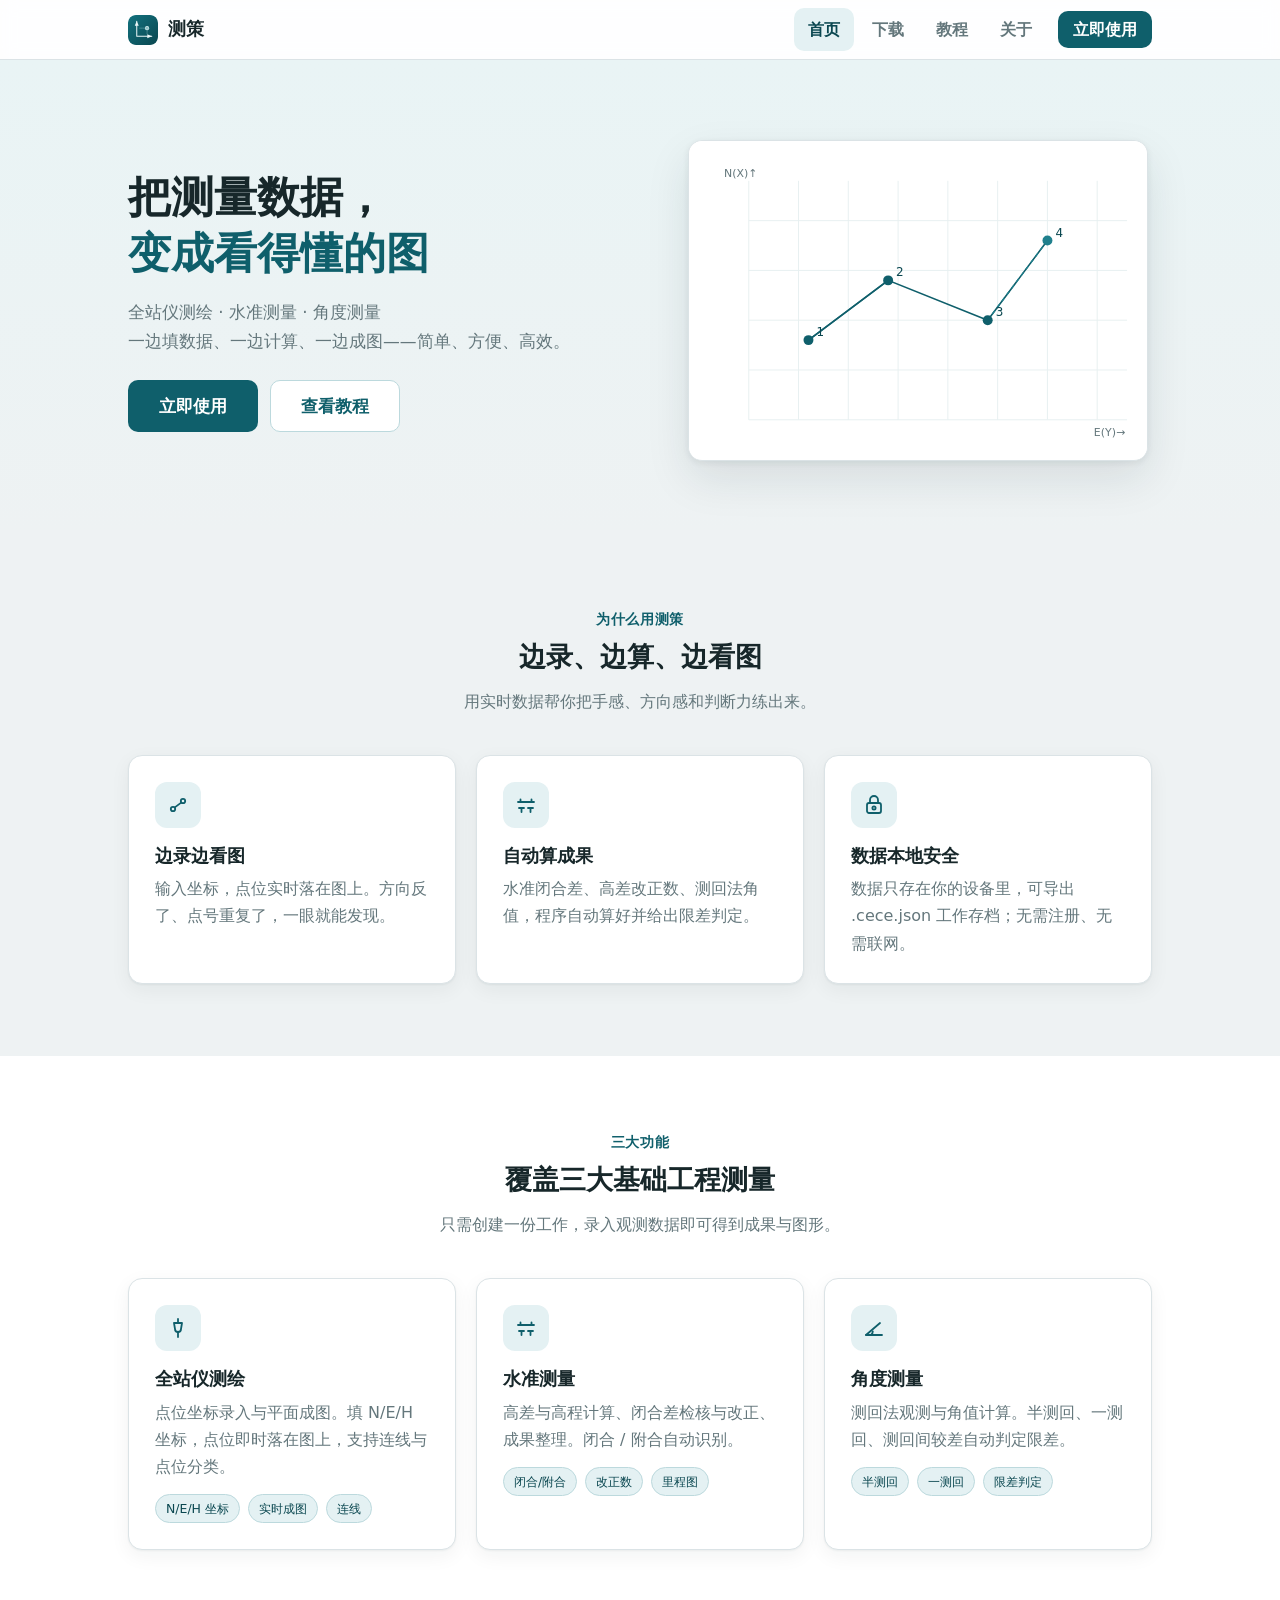
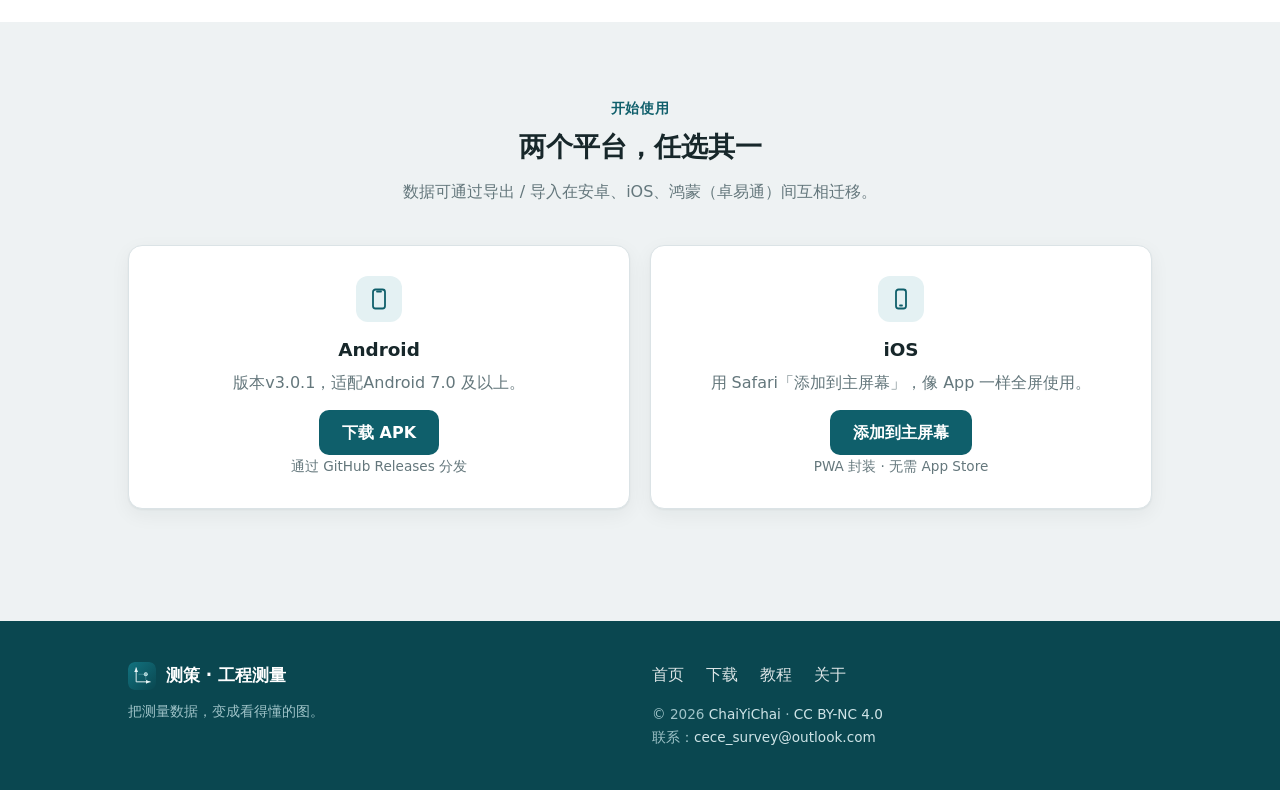
==== index.html @ 9a510347 "chore: 官网 v3.0.1" ====
<!DOCTYPE html>
<html lang="zh-CN">
<head>
<meta charset="utf-8" />
<meta name="viewport" content="width=device-width, initial-scale=1, viewport-fit=cover" />
<title>测策</title>
<meta name="description" content="测策 —— 面向土木工程测量课程的辅助工具：全站仪测绘、水准测量、角度测量，边填数、边算成果、边成图。" />
<meta name="theme-color" content="#0f5f6b" />
<meta property="og:title" content="测策" />
<meta property="og:description" content="把测量数据，变成看得懂的图。全站仪测绘 · 水准测量 · 角度测量。" />
<meta property="og:type" content="website" />
<link rel="icon" type="image/svg+xml" href="icons/icon.svg" />
<link rel="apple-touch-icon" sizes="180x180" href="icons/apple-touch-icon.png" />
<link rel="stylesheet" href="assets/css/style.css" />
</head>
<body>

<!-- ============ 导航 ============ -->
<header class="site-nav">
  <div class="container">
    <a class="brand" href="index.html">
      <img src="icons/icon.svg" alt="" />
      测策
    </a>
    <nav class="nav-links" aria-label="主导航">
      <a href="index.html" data-nav="index" aria-current="page">首页</a>
      <a href="download.html" data-nav="download">下载</a>
      <a href="guide.html" data-nav="guide">教程</a>
      <a href="about.html" data-nav="about">关于</a>
      <a class="btn btn--accent nav-cta" href="download.html">立即使用</a>
    </nav>
    <button class="nav-toggle" aria-label="打开菜单" aria-expanded="false" aria-controls="mobileMenu">
      <span class="bar"></span><span class="bar"></span><span class="bar"></span>
    </button>
  </div>
  <nav class="mobile-menu" id="mobileMenu" aria-label="移动端导航">
    <a href="index.html" data-nav="index">首页</a>
    <a href="download.html" data-nav="download">下载</a>
    <a href="guide.html" data-nav="guide">教程</a>
    <a href="about.html" data-nav="about">关于</a>
    <a class="btn btn--accent" href="download.html">立即使用</a>
  </nav>
</header>

<main>
  <!-- ============ Hero ============ -->
  <section class="hero">
    <div class="container hero-grid">
      <div>
        <h1 class="hero-title">把测量数据，<br /><span class="hl">变成看得懂的图</span></h1>
        <p class="hero-desc">全站仪测绘 · 水准测量 · 角度测量<br />一边填数据、一边计算、一边成图——简单、方便、高效。</p>
        <div class="hero-cta">
          <a class="btn btn--accent btn--lg" href="download.html">立即使用</a>
          <a class="btn btn--ghost btn--lg" href="guide.html">查看教程</a>
        </div>
      </div>
      <div class="hero-visual">
        <svg class="plot" viewBox="0 0 460 320" role="img" aria-label="全站仪测绘平面成图示意">
          <rect width="460" height="320" fill="#ffffff"/>
          <g stroke="#e8f0f1" stroke-width="1">
            <line x1="60" y1="40" x2="60" y2="280"/><line x1="60" y1="280" x2="440" y2="280"/>
            <line x1="110" y1="40" x2="110" y2="280"/><line x1="160" y1="40" x2="160" y2="280"/>
            <line x1="210" y1="40" x2="210" y2="280"/><line x1="260" y1="40" x2="260" y2="280"/>
            <line x1="310" y1="40" x2="310" y2="280"/><line x1="360" y1="40" x2="360" y2="280"/>
            <line x1="410" y1="40" x2="410" y2="280"/>
            <line x1="60" y1="80" x2="440" y2="80"/><line x1="60" y1="130" x2="440" y2="130"/>
            <line x1="60" y1="180" x2="440" y2="180"/><line x1="60" y1="230" x2="440" y2="230"/>
          </g>
          <g fill="none" stroke="#0f5f6b" stroke-width="1.6">
            <polyline points="120,200 200,140 300,180 360,100"/>
            <line x1="120" y1="200" x2="200" y2="140"/>
          </g>
          <g stroke="#20808d" stroke-width="1.4" fill="none">
            <line x1="360" y1="100" x2="300" y2="180" stroke-dasharray="4 4"/>
          </g>
          <g>
            <circle cx="120" cy="200" r="5" fill="#0f5f6b"/><text x="128" y="196" font-size="12" fill="#0a4750">1</text>
            <circle cx="200" cy="140" r="5" fill="#0f5f6b"/><text x="208" y="136" font-size="12" fill="#0a4750">2</text>
            <circle cx="300" cy="180" r="5" fill="#0f5f6b"/><text x="308" y="176" font-size="12" fill="#0a4750">3</text>
            <circle cx="360" cy="100" r="5" fill="#20808d"/><text x="368" y="96" font-size="12" fill="#0a4750">4</text>
          </g>
          <g font-size="11" fill="#64777c">
            <text x="52" y="36" text-anchor="middle">N(X)↑</text>
            <text x="438" y="296" text-anchor="end">E(Y)→</text>
          </g>
        </svg>
      </div>
    </div>
  </section>

  <!-- ============ 核心价值 ============ -->
  <section class="section">
    <div class="container">
      <div class="section-head">
        <span class="eyebrow">为什么用测策</span>
        <h2 class="section-title">边录、边算、边看图</h2>
        <p class="section-sub">用实时数据帮你把手感、方向感和判断力练出来。</p>
      </div>
      <div class="grid grid--3">
        <div class="card value-card">
          <div class="card-icon" aria-hidden="true">
            <svg width="24" height="24" viewBox="0 0 24 24" fill="none" stroke="currentColor" stroke-width="1.8" stroke-linecap="round" stroke-linejoin="round"><circle cx="7" cy="16" r="2.2"/><circle cx="17" cy="8" r="2.2"/><path d="M8.8 14.4 15.2 9.6"/></svg>
          </div>
          <h3>边录边看图</h3>
          <p>输入坐标，点位实时落在图上。方向反了、点号重复了，一眼就能发现。</p>
        </div>
        <div class="card value-card">
          <div class="card-icon" aria-hidden="true">
            <svg width="24" height="24" viewBox="0 0 24 24" fill="none" stroke="currentColor" stroke-width="1.8" stroke-linecap="round" stroke-linejoin="round"><path d="M4 9h16"/><path d="M6.5 9V6.4M17.5 9V6.4"/><path d="M5 15h5M14 15h5"/><path d="M7.5 15v4M16.5 15v4"/></svg>
          </div>
          <h3>自动算成果</h3>
          <p>水准闭合差、高差改正数、测回法角值，程序自动算好并给出限差判定。</p>
        </div>
        <div class="card value-card">
          <div class="card-icon" aria-hidden="true">
            <svg width="24" height="24" viewBox="0 0 24 24" fill="none" stroke="currentColor" stroke-width="1.8" stroke-linecap="round" stroke-linejoin="round"><rect x="5" y="10" width="14" height="10" rx="2"/><path d="M8 10V7a4 4 0 0 1 8 0v3"/><circle cx="12" cy="15" r="1.6"/></svg>
          </div>
          <h3>数据本地安全</h3>
          <p>数据只存在你的设备里，可导出 .cece.json 工作存档；无需注册、无需联网。</p>
        </div>
      </div>
    </div>
  </section>

  <!-- ============ 三大功能 ============ -->
  <section class="section section--soft">
    <div class="container">
      <div class="section-head">
        <span class="eyebrow">三大功能</span>
        <h2 class="section-title">覆盖三大基础工程测量</h2>
        <p class="section-sub">只需创建一份工作，录入观测数据即可得到成果与图形。</p>
      </div>
      <div class="grid grid--3">
        <div class="card feat-card">
          <div class="card-icon" aria-hidden="true">
            <svg width="24" height="24" viewBox="0 0 24 24" fill="none" stroke="currentColor" stroke-width="1.8" stroke-linecap="round" stroke-linejoin="round"><path d="M12 3v4M8 7h8l-1 6a3 3 0 0 1-6 0L8 7Z"/><path d="M12 16v5"/></svg>
          </div>
          <h3>全站仪测绘</h3>
          <p>点位坐标录入与平面成图。填 N/E/H 坐标，点位即时落在图上，支持连线与点位分类。</p>
          <div class="tags"><span class="tag">N/E/H 坐标</span><span class="tag">实时成图</span><span class="tag">连线</span></div>
        </div>
        <div class="card feat-card">
          <div class="card-icon" aria-hidden="true">
            <svg width="24" height="24" viewBox="0 0 24 24" fill="none" stroke="currentColor" stroke-width="1.8" stroke-linecap="round" stroke-linejoin="round"><path d="M4 9h16"/><path d="M6.5 9V6.4M17.5 9V6.4"/><path d="M5 15h5M14 15h5"/><path d="M7.5 15v4M16.5 15v4"/></svg>
          </div>
          <h3>水准测量</h3>
          <p>高差与高程计算、闭合差检核与改正、成果整理。闭合 / 附合自动识别。</p>
          <div class="tags"><span class="tag">闭合/附合</span><span class="tag">改正数</span><span class="tag">里程图</span></div>
        </div>
        <div class="card feat-card">
          <div class="card-icon" aria-hidden="true">
            <svg width="24" height="24" viewBox="0 0 24 24" fill="none" stroke="currentColor" stroke-width="1.8" stroke-linecap="round" stroke-linejoin="round"><path d="M4 19h16"/><path d="M4 19 18 7"/><path d="M9.2 19a5.2 5.2 0 0 0 1.6-3.6"/></svg>
          </div>
          <h3>角度测量</h3>
          <p>测回法观测与角值计算。半测回、一测回、测回间较差自动判定限差。</p>
          <div class="tags"><span class="tag">半测回</span><span class="tag">一测回</span><span class="tag">限差判定</span></div>
        </div>
      </div>
    </div>
  </section>

  <!-- ============ 双平台入口 ============ -->
  <section class="section">
    <div class="container">
      <div class="section-head">
        <span class="eyebrow">开始使用</span>
        <h2 class="section-title">两个平台，任选其一</h2>
        <p class="section-sub">数据可通过导出 / 导入在安卓、iOS、鸿蒙（卓易通）间互相迁移。</p>
      </div>
      <div class="grid grid--2">
        <div class="card platform-card">
          <div class="card-icon" aria-hidden="true">
            <svg width="24" height="24" viewBox="0 0 24 24" fill="none" stroke="currentColor" stroke-width="1.8" stroke-linecap="round" stroke-linejoin="round"><rect x="6" y="2.5" width="12" height="19" rx="2.5"/><path d="M10 4.5h4"/></svg>
          </div>
          <h3>Android</h3>
          <p>版本v3.0.1，适配Android 7.0 及以上。</p>
          <a class="btn btn--primary" href="download.html#android">下载 APK</a>
          <p class="platform-note">通过 GitHub Releases 分发</p>
        </div>
        <div class="card platform-card">
          <div class="card-icon" aria-hidden="true">
            <svg width="24" height="24" viewBox="0 0 24 24" fill="none" stroke="currentColor" stroke-width="1.8" stroke-linecap="round" stroke-linejoin="round"><rect x="7" y="2.5" width="10" height="19" rx="2.5"/><path d="M11 18.5h2"/></svg>
          </div>
          <h3>iOS</h3>
          <p>用 Safari「添加到主屏幕」，像 App 一样全屏使用。</p>
          <a class="btn btn--primary" href="download.html#ios">添加到主屏幕</a>
          <p class="platform-note">PWA 封装 · 无需 App Store</p>
        </div>
      </div>
    </div>
  </section>

</main>

<!-- ============ 页脚 ============ -->
<footer class="site-footer">
  <div class="container">
    <div>
      <div class="foot-brand">
        <img src="icons/icon.svg" alt="" />
        测策 · 工程测量
      </div>
      <p class="foot-copy" style="margin-top:10px;">把测量数据，变成看得懂的图。</p>
    </div>
    <div>
      <div class="foot-links">
        <a href="index.html">首页</a>
        <a href="download.html">下载</a>
        <a href="guide.html">教程</a>
        <a href="about.html">关于</a>
      </div>
      <p class="foot-copy" style="margin-top:14px;">
        © 2026 <a href="about.html">ChaiYiChai</a> · <a href="about.html">CC BY-NC 4.0</a><br />
        联系：<a href="mailto:cece_survey@outlook.com">cece_survey@outlook.com</a>
      </p>
    </div>
  </div>
</footer>

<script src="assets/js/main.js"></script>
</body>
</html>
---- assets/css/style.css ----
/* ============================================================
   测策 · 官网样式
   继承主程序 Design Token，移动优先，纯静态零依赖
   版权 © 2026 ChaiYiChai · CC BY-NC 4.0
   ============================================================ */

:root {
  /* 品牌色（与主程序一致） */
  --brand:        #0f5f6b;
  --brand-strong: #0a4750;
  --brand-soft:   #e4f1f3;
  --brand-line:   #bcd9dd;
  --accent:       #0f5f6b;
  --accent-strong:#0a4750;
  --danger:       #c0392b;

  /* 中性色 */
  --bg:      #eef2f3;
  --surface: #ffffff;
  --line:    #dbe3e6;
  --text:    #17272a;
  --muted:   #64777c;
  --faint:   #93a3a7;

  /* 圆角与阴影 */
  --radius:   14px;
  --radius-s: 10px;
  --shadow:    0 1px 2px rgba(16,40,45,.05), 0 6px 20px rgba(16,40,45,.055);
  --shadow-lg: 0 2px 6px rgba(16,40,45,.07), 0 18px 44px rgba(16,40,45,.10);

  /* 字体 */
  --font: system-ui, -apple-system, "Segoe UI", "PingFang SC", "Hiragino Sans GB", "Microsoft YaHei", sans-serif;
  --mono: ui-monospace, SFMono-Regular, "SF Mono", Menlo, Consolas, "Liberation Mono", monospace;

  --nav-h: 60px;
}

/* ---------- Reset 与基础 ---------- */
*, *::before, *::after { box-sizing: border-box; }
html { -webkit-text-size-adjust: 100%; scroll-behavior: smooth; }
body {
  margin: 0;
  font-family: var(--font);
  font-size: 16px;
  line-height: 1.7;
  color: var(--text);
  background: var(--bg);
  -webkit-font-smoothing: antialiased;
}
img, svg { display: block; max-width: 100%; }
a { color: var(--brand); text-decoration: none; }
a:hover { text-decoration: underline; }
h1, h2, h3, h4 { line-height: 1.3; margin: 0 0 .5em; font-weight: 600; }
p { margin: 0 0 1em; }
code, .formula {
  font-family: var(--mono);
  background: var(--brand-soft);
  border: 1px solid var(--brand-line);
  border-radius: 6px;
  padding: .1em .4em;
  font-size: .92em;
  color: var(--brand-strong);
  white-space: nowrap;
}

/* ---------- 布局容器 ---------- */
.container {
  width: 100%;
  max-width: 1080px;
  margin: 0 auto;
  padding: 0 20px;
}
.section { padding: 56px 0; }
.section--soft { background: var(--surface); }
.section-head { text-align: center; max-width: 720px; margin: 0 auto 40px; }
.section-title { font-size: 1.7rem; color: var(--text); }
.section-sub { color: var(--muted); margin: 0; }
.eyebrow {
  display: inline-block;
  font-size: .85rem;
  font-weight: 600;
  letter-spacing: .04em;
  color: var(--accent);
  margin-bottom: .6em;
}

/* ---------- 导航栏 ---------- */
.site-nav {
  position: sticky;
  top: 0;
  z-index: 50;
  background: rgba(255,255,255,.92);
  backdrop-filter: saturate(180%) blur(8px);
  border-bottom: 1px solid var(--line);
  height: var(--nav-h);
}
.site-nav .container {
  display: flex;
  align-items: center;
  justify-content: space-between;
  height: 100%;
}
.brand {
  display: flex;
  align-items: center;
  gap: 10px;
  font-weight: 700;
  color: var(--text);
  font-size: 1.1rem;
}
.brand:hover { text-decoration: none; }
.brand img { width: 30px; height: 30px; border-radius: 8px; }
.nav-links { display: none; align-items: center; gap: 4px; }
.nav-links a {
  padding: 8px 14px;
  border-radius: var(--radius-s);
  color: var(--muted);
  font-weight: 600;
}
.nav-links a:hover { color: var(--brand); background: var(--brand-soft); text-decoration: none; }
.nav-links a.is-active { color: var(--brand-strong); background: var(--brand-soft); }
.nav-cta { margin-left: 8px; }
.nav-links a.btn--accent { color: #fff; font-weight: 700; }
.nav-links a.btn--accent:hover { color: #fff; }
.nav-toggle {
  display: inline-flex;
  align-items: center;
  justify-content: center;
  width: 44px; height: 44px;
  border: none; background: none;
  color: var(--text); cursor: pointer;
  border-radius: var(--radius-s);
}
.nav-toggle:hover { background: var(--brand-soft); }
.nav-toggle .bar {
  display: block; width: 20px; height: 2px;
  background: currentColor; margin: 4px auto;
  border-radius: 2px; transition: transform .2s, opacity .2s;
}
.nav-toggle[aria-expanded="true"] .bar:nth-child(1) { transform: translateY(6px) rotate(45deg); }
.nav-toggle[aria-expanded="true"] .bar:nth-child(2) { opacity: 0; }
.nav-toggle[aria-expanded="true"] .bar:nth-child(3) { transform: translateY(-6px) rotate(-45deg); }

/* 移动端下拉菜单 */
.mobile-menu {
  display: none;
  position: absolute;
  top: var(--nav-h);
  left: 0; right: 0;
  background: var(--surface);
  border-bottom: 1px solid var(--line);
  box-shadow: var(--shadow-lg);
  padding: 8px 16px 16px;
}
.mobile-menu.is-open { display: block; }
.mobile-menu a {
  display: block;
  padding: 12px 14px;
  border-radius: var(--radius-s);
  color: var(--text);
  font-weight: 500;
}
.mobile-menu a:hover { background: var(--brand-soft); text-decoration: none; }
.mobile-menu a.is-active { color: var(--brand-strong); background: var(--brand-soft); }
.mobile-menu .btn { margin-top: 8px; width: 100%; color: #fff; }

/* ---------- 按钮 ---------- */
.btn {
  display: inline-flex;
  align-items: center;
  justify-content: center;
  gap: 8px;
  padding: 12px 22px;
  border-radius: var(--radius-s);
  font-size: 1rem;
  font-weight: 600;
  font-family: inherit;
  line-height: 1.2;
  cursor: pointer;
  border: 1px solid transparent;
  transition: transform .2s, background .2s, border-color .2s, box-shadow .2s;
  text-decoration: none !important;
}
.btn:hover { transform: translateY(-1px); }
.btn:active { transform: translateY(0); }
.btn--primary { background: var(--brand); color: #fff; }
.btn--primary:hover { background: var(--brand-strong); box-shadow: var(--shadow); }
.btn--accent { background: var(--accent); color: #fff; }
.btn--accent:hover { background: var(--accent-strong); box-shadow: var(--shadow); }
.btn--ghost { background: var(--surface); color: var(--brand); border-color: var(--brand-line); }
.btn--ghost:hover { border-color: var(--brand); background: var(--brand-soft); }
.btn--lg { padding: 15px 30px; font-size: 1.05rem; }
.btn--block { width: 100%; }

/* ---------- 首页 Hero ---------- */
.hero { padding: 64px 0 56px; background: linear-gradient(180deg, #e9f4f5 0%, var(--bg) 100%); }
.hero-grid { display: grid; gap: 40px; align-items: center; }
.hero-title { font-size: 2rem; margin-bottom: .4em; }
.hero-title .hl { color: var(--brand); }
.hero-desc { color: var(--muted); font-size: 1.05rem; max-width: 30em; }
.hero-cta { display: flex; flex-wrap: wrap; gap: 12px; margin-top: 24px; }
.hero-visual {
  display: flex;
  align-items: center;
  justify-content: center;
}
.hero-visual .plot {
  width: 100%;
  max-width: 460px;
  background: var(--surface);
  border: 1px solid var(--line);
  border-radius: var(--radius);
  box-shadow: var(--shadow-lg);
}

/* ---------- 卡片网格 ---------- */
.grid { display: grid; gap: 20px; }
.grid--2 { grid-template-columns: 1fr; }
.grid--3 { grid-template-columns: 1fr; }
.card {
  background: var(--surface);
  border: 1px solid var(--line);
  border-radius: var(--radius);
  padding: 26px;
  box-shadow: var(--shadow);
}
.card h3 { font-size: 1.15rem; margin-bottom: .4em; }
.card p { color: var(--muted); margin: 0; }
.card-icon {
  width: 46px; height: 46px;
  display: flex; align-items: center; justify-content: center;
  border-radius: 12px;
  background: var(--brand-soft);
  color: var(--brand);
  margin-bottom: 16px;
}

/* 价值点 */
.value-card { text-align: left; }
.value-card .card-icon { background: var(--brand-soft); }

/* 功能卡片 */
.feat-card { position: relative; overflow: hidden; }
.feat-card .tags { display: flex; flex-wrap: wrap; gap: 8px; margin-top: 14px; }
.tag {
  font-size: .78rem;
  color: var(--brand-strong);
  background: var(--brand-soft);
  border: 1px solid var(--brand-line);
  border-radius: 999px;
  padding: 3px 10px;
}

/* 平台入口 */
.platform-card { text-align: center; padding: 30px 24px; }
.platform-card .card-icon { margin: 0 auto 16px; }
.platform-card .btn { margin-top: 14px; }
.platform-note { font-size: .85rem; color: var(--faint); margin-top: 12px; }

/* 承诺条 */
.promise {
  display: flex;
  align-items: center;
  gap: 14px;
  background: var(--brand-soft);
  border: 1px solid var(--brand-line);
  border-radius: var(--radius);
  padding: 18px 22px;
  color: var(--brand-strong);
  font-weight: 500;
}
.promise svg { flex: none; color: var(--brand); }

/* ---------- 下载页 ---------- */
.download-tabs {
  display: flex;
  gap: 8px;
  margin-bottom: 24px;
  border-bottom: 1px solid var(--line);
}
.download-tabs button {
  border: none; background: none;
  font-family: inherit; font-size: 1rem; font-weight: 600;
  padding: 12px 18px; cursor: pointer;
  color: var(--muted);
  border-bottom: 2px solid transparent;
  margin-bottom: -1px;
}
.download-tabs button[aria-selected="true"] {
  color: var(--brand-strong);
  border-bottom-color: var(--brand);
}
.download-panel[hidden] { display: none; }
.dl-meta {
  display: flex; flex-wrap: wrap; gap: 8px 20px;
  margin: 16px 0;
  font-size: .9rem; color: var(--muted);
}
.dl-meta b { color: var(--text); font-weight: 600; }
.steps { list-style: none; padding: 0; margin: 20px 0; counter-reset: step; }
.steps li {
  position: relative;
  padding: 10px 0 10px 52px;
  margin: 0;
  counter-increment: step;
}
.steps li::before {
  content: counter(step);
  position: absolute; left: 0; top: 8px;
  width: 34px; height: 34px;
  display: flex; align-items: center; justify-content: center;
  background: var(--brand); color: #fff;
  border-radius: 50%;
  font-weight: 600; font-size: .95rem;
}
.steps li b { color: var(--text); }
.callout {
  background: var(--brand-soft);
  border: 1px solid var(--brand-line);
  border-radius: var(--radius);
  padding: 16px 20px;
  color: var(--brand-strong);
  font-size: .95rem;
}
.qr-box { text-align: center; margin: 16px 0; }
.qr-box .qr-placeholder {
  width: 160px; height: 160px;
  margin: 0 auto;
  border: 1px dashed var(--brand-line);
  border-radius: var(--radius);
  display: flex; align-items: center; justify-content: center;
  color: var(--faint); font-size: .85rem; text-align: center;
  background: var(--surface);
}

/* ---------- 教程页 ---------- */
.guide-layout { display: grid; gap: 32px; align-items: start; }
.toc {
  background: var(--surface);
  border: 1px solid var(--line);
  border-radius: var(--radius);
  padding: 20px;
  box-shadow: var(--shadow);
}
.toc h3 { font-size: .9rem; color: var(--muted); text-transform: none; margin-bottom: 12px; }
.toc ul { list-style: none; padding: 0; margin: 0; }
.toc a {
  display: block;
  padding: 8px 12px;
  border-radius: 8px;
  color: var(--muted);
  font-size: .95rem;
}
.toc a:hover { background: var(--brand-soft); color: var(--brand); text-decoration: none; }
.guide-content h2 {
  font-size: 1.45rem;
  padding-bottom: .4em;
  border-bottom: 2px solid var(--brand-soft);
  margin-top: 1.2em;
}
.guide-content h3 { font-size: 1.15rem; margin-top: 1.6em; color: var(--brand-strong); }
.guide-content h2:first-child { margin-top: 0; }
.guide-content .card { margin-bottom: 20px; }
.guide-content .card h3 { margin-top: 0; }
.guide-content ul, .guide-content ol { padding-left: 1.3em; }
.guide-content li { margin: .4em 0; }

/* 公式与表格 */
.formula-block {
  background: var(--brand-soft);
  border: 1px solid var(--brand-line);
  border-radius: var(--radius);
  padding: 16px 20px;
  margin: 16px 0;
  overflow-x: auto;
}
.formula-block code { background: none; border: none; padding: 0; white-space: nowrap; }
.table-wrap { overflow-x: auto; margin: 16px 0; }
table {
  width: 100%;
  border-collapse: collapse;
  font-size: .93rem;
  background: var(--surface);
  border: 1px solid var(--line);
  border-radius: var(--radius);
  overflow: hidden;
}
th, td { padding: 10px 14px; text-align: left; border-bottom: 1px solid var(--line); vertical-align: top; }
th { background: var(--brand-soft); color: var(--brand-strong); font-weight: 600; white-space: nowrap; }
tr:last-child td { border-bottom: none; }
td code { white-space: nowrap; }
.note {
  border-left: 3px solid var(--accent);
  background: var(--brand-soft);
  border-radius: 0 var(--radius) var(--radius) 0;
  padding: 12px 16px;
  color: var(--brand-strong);
  font-size: .93rem;
  margin: 14px 0;
}

/* ---------- 关于页 ---------- */
.about-grid { display: grid; gap: 20px; }
.about-hero { text-align: center; padding: 36px 26px; }
.about-hero img { width: 72px; height: 72px; margin: 0 auto 16px; border-radius: 18px; }
.about-hero h2 { margin-bottom: .2em; }
.about-ver { color: var(--muted); margin: 0; }
.license-list { padding-left: 1.3em; }
.license-list li { margin: .5em 0; }
.link-list { list-style: none; padding: 0; margin: 0; }
.link-list li { padding: 12px 0; border-bottom: 1px solid var(--line); }
.link-list li:last-child { border-bottom: none; }
.link-list a { font-weight: 500; display: inline-flex; align-items: center; gap: 8px; }

/* ---------- 页脚 ---------- */
.site-footer {
  background: var(--brand-strong);
  color: #cfe4e7;
  padding: 40px 0 28px;
  margin-top: 40px;
}
.site-footer .container { display: grid; gap: 24px; }
.site-footer a { color: #fff; }
.site-footer .foot-brand { display: flex; align-items: center; gap: 10px; font-weight: 700; color: #fff; font-size: 1.05rem; }
.site-footer .foot-brand img { width: 28px; height: 28px; border-radius: 7px; }
.foot-links { display: flex; flex-wrap: wrap; gap: 8px 22px; }
.foot-links a { opacity: .85; }
.foot-links a:hover { opacity: 1; text-decoration: none; }
.foot-copy { font-size: .85rem; color: #9fc3c8; }
.foot-copy a { color: #cfe4e7; }

/* ---------- 无障碍：焦点可见 ---------- */
:focus-visible {
  outline: 2px solid var(--accent);
  outline-offset: 2px;
  border-radius: 4px;
}
.sr-only {
  position: absolute; width: 1px; height: 1px;
  padding: 0; margin: -1px; overflow: hidden;
  clip: rect(0,0,0,0); white-space: nowrap; border: 0;
}

/* ---------- 响应式断点 ---------- */
@media (min-width: 640px) {
  .hero-title { font-size: 2.4rem; }
}

@media (min-width: 768px) {
  .nav-links { display: flex; }
  .nav-toggle { display: none; }
  .mobile-menu { display: none !important; }
  .hero { padding: 80px 0 72px; }
  .hero-grid { grid-template-columns: 1.1fr 1fr; }
  .grid--2 { grid-template-columns: 1fr 1fr; }
  .grid--3 { grid-template-columns: repeat(3, 1fr); }
  .guide-layout { grid-template-columns: 240px 1fr; }
  .toc { position: sticky; top: calc(var(--nav-h) + 20px); }
  .site-footer .container { grid-template-columns: 1fr 1fr; }
  .section { padding: 72px 0; }
}

@media (min-width: 1024px) {
  .hero-title { font-size: 2.7rem; }
  .container { padding: 0 28px; }
}

/* 尊重减少动效偏好 */
@media (prefers-reduced-motion: reduce) {
  html { scroll-behavior: auto; }
  * { transition: none !important; animation: none !important; }
}
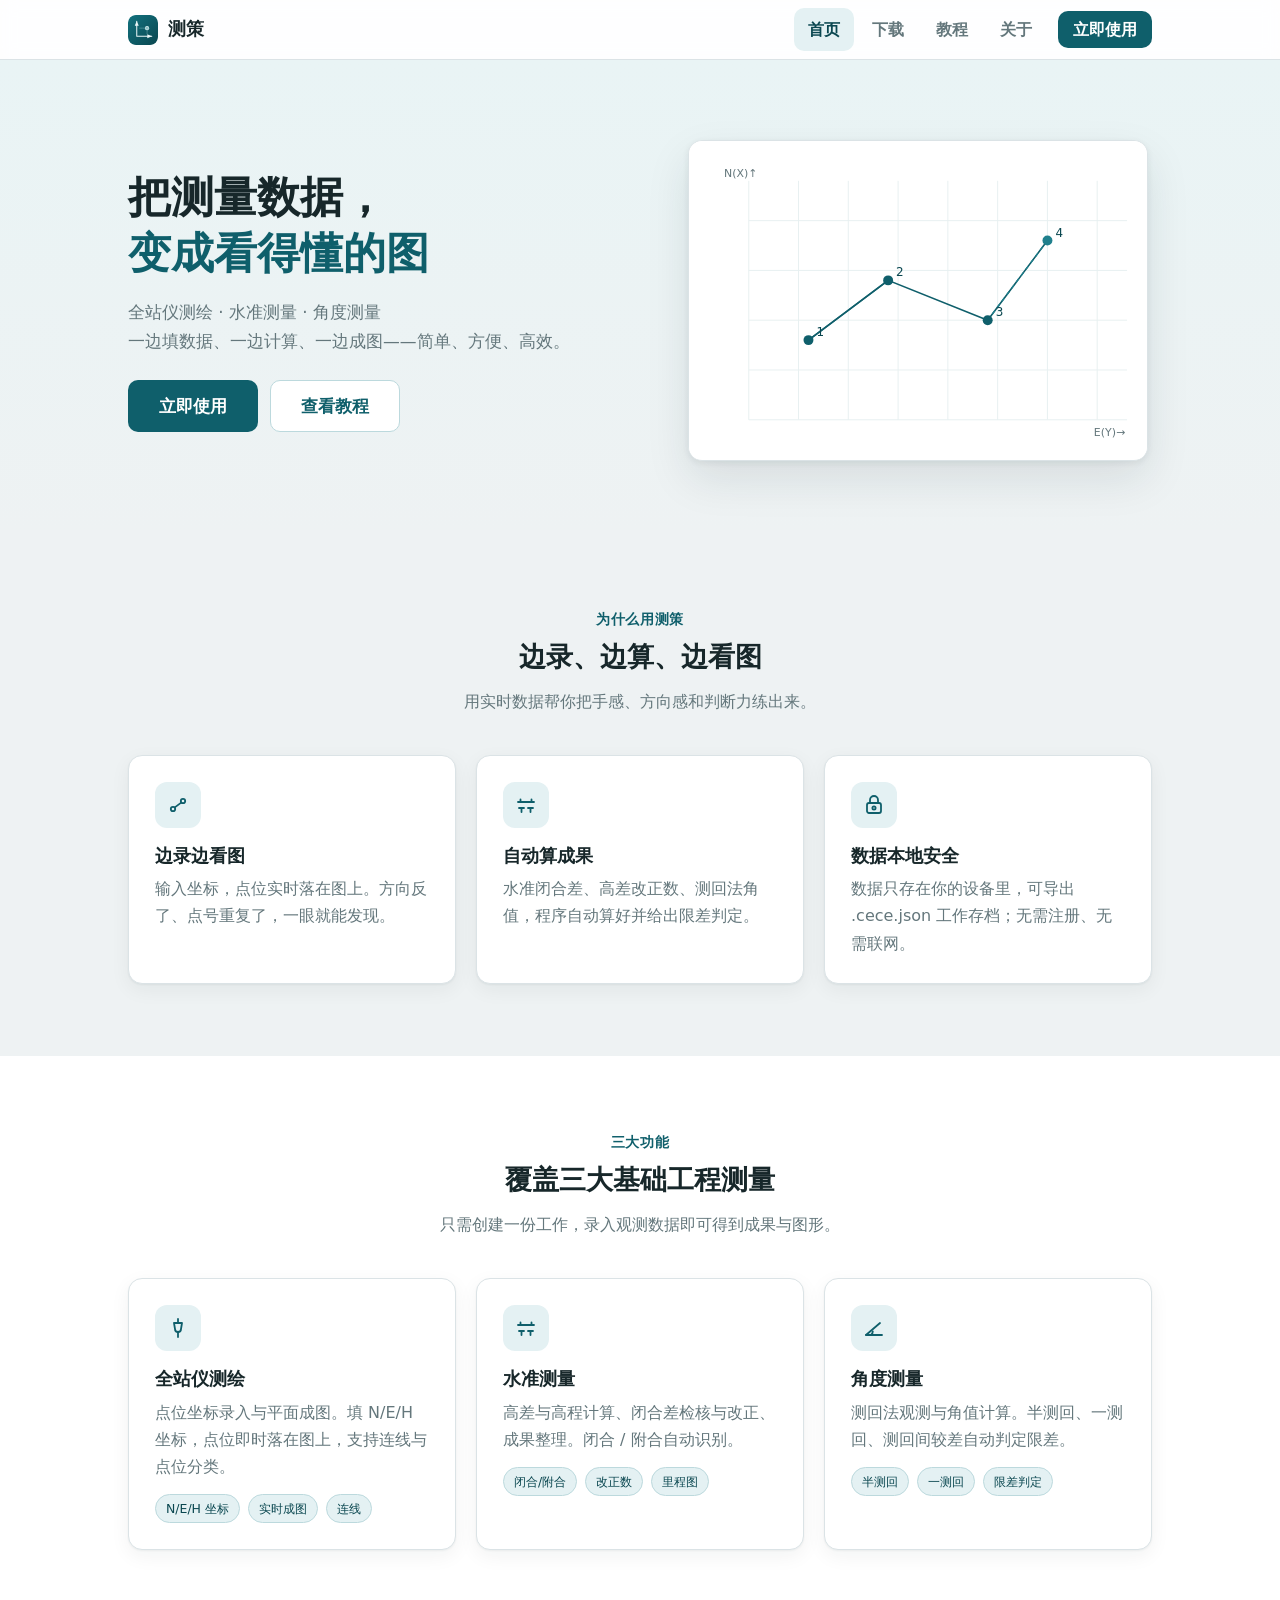
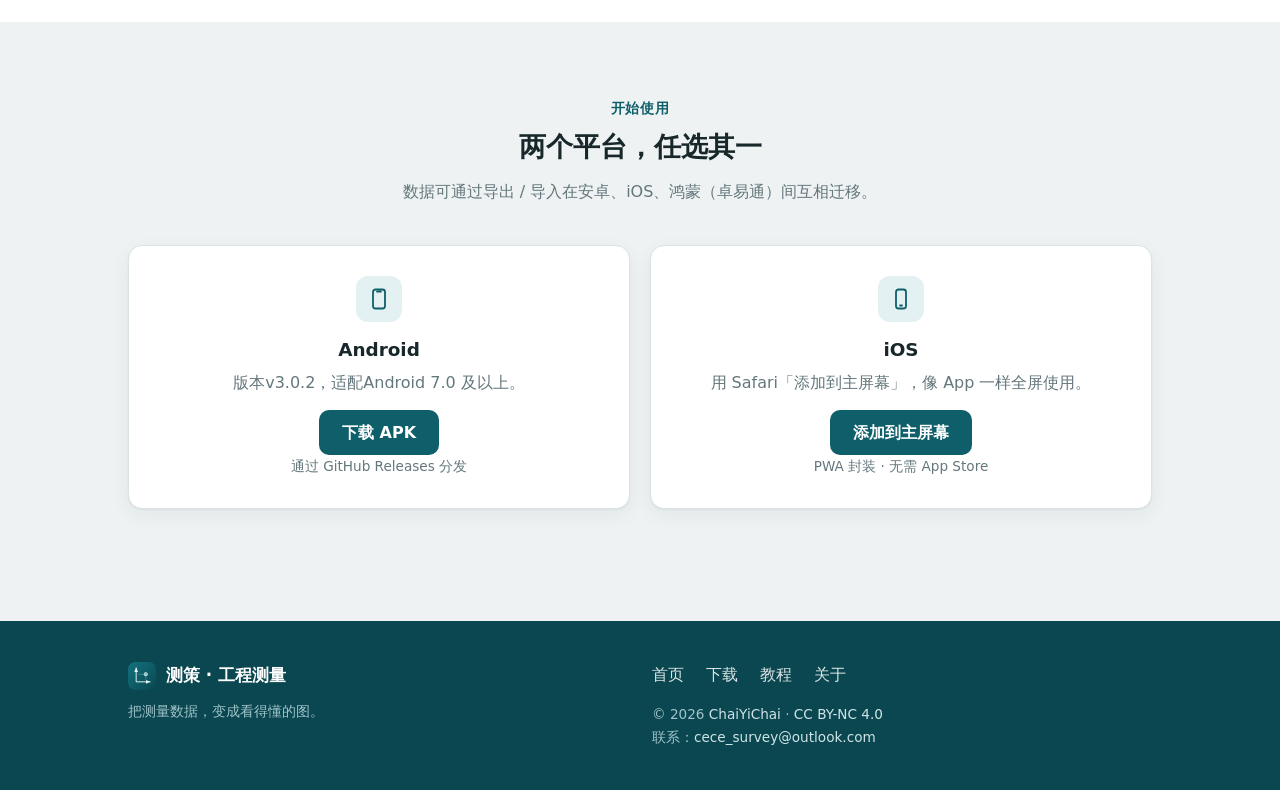
==== commit 782b5805: "chore: 版本号更新至 v3.0.2" ====
--- a/index.html
+++ b/index.html
@@ -173,7 +173,7 @@
             <svg width="24" height="24" viewBox="0 0 24 24" fill="none" stroke="currentColor" stroke-width="1.8" stroke-linecap="round" stroke-linejoin="round"><rect x="6" y="2.5" width="12" height="19" rx="2.5"/><path d="M10 4.5h4"/></svg>
           </div>
           <h3>Android</h3>
-          <p>版本v3.0.1，适配Android 7.0 及以上。</p>
+          <p>版本v3.0.2，适配Android 7.0 及以上。</p>
           <a class="btn btn--primary" href="download.html#android">下载 APK</a>
           <p class="platform-note">通过 GitHub Releases 分发</p>
         </div>
--- a/assets/css/style.css
+++ b/assets/css/style.css
@@ -322,15 +322,17 @@
   color: var(--brand-strong);
   font-size: .95rem;
 }
-.qr-box { text-align: center; margin: 16px 0; }
-.qr-box .qr-placeholder {
-  width: 160px; height: 160px;
-  margin: 0 auto;
-  border: 1px dashed var(--brand-line);
-  border-radius: var(--radius);
-  display: flex; align-items: center; justify-content: center;
-  color: var(--faint); font-size: .85rem; text-align: center;
-  background: var(--surface);
+.qr-box {
+  display: flex;
+  flex-direction: column;
+  align-items: center;
+  margin: 16px 0;
+}
+.qr-box .qr-img {
+  width: 180px; height: 180px;
+  border: 1px solid var(--brand-line);
+  border-radius: var(--radius);
+  background: #fff;
 }
 
 /* ---------- 教程页 ---------- */
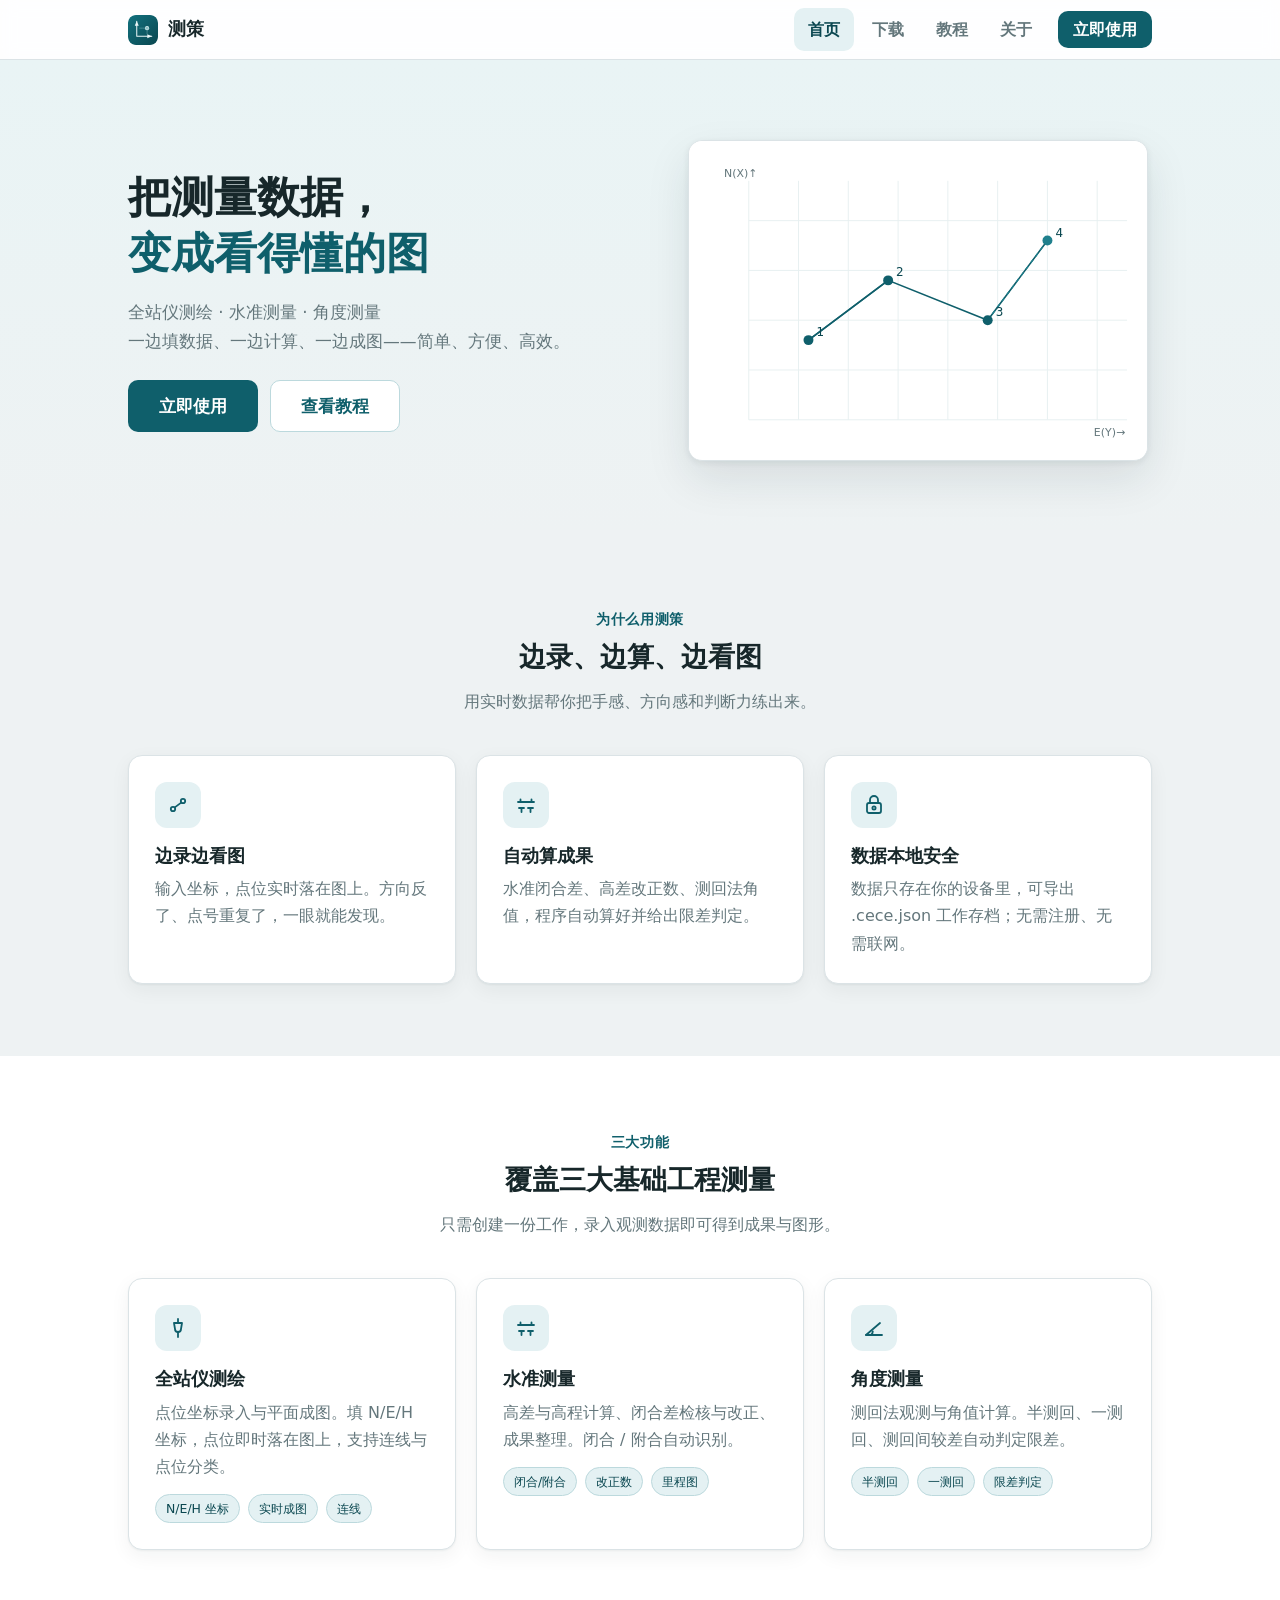
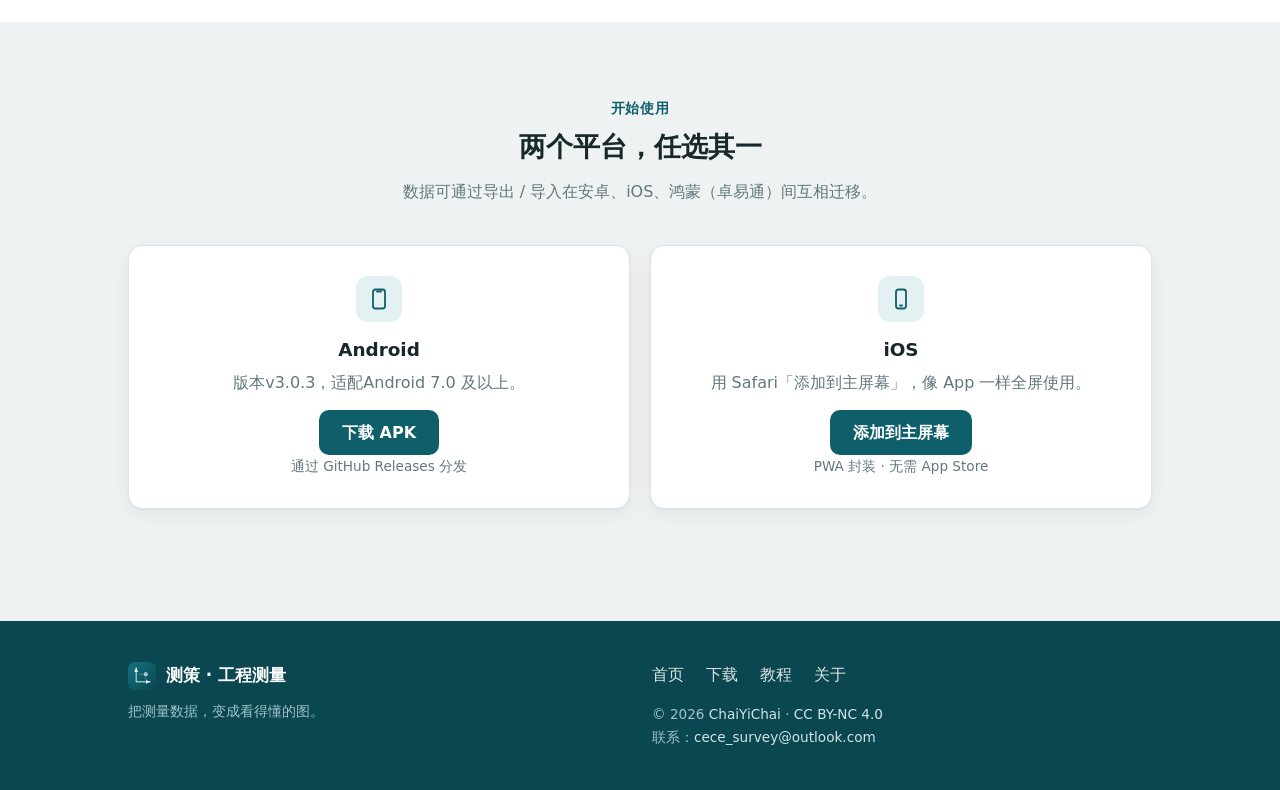
==== commit f6926291: "chore: 版本号更新至 v3.0.3" ====
--- a/index.html
+++ b/index.html
@@ -173,7 +173,7 @@
             <svg width="24" height="24" viewBox="0 0 24 24" fill="none" stroke="currentColor" stroke-width="1.8" stroke-linecap="round" stroke-linejoin="round"><rect x="6" y="2.5" width="12" height="19" rx="2.5"/><path d="M10 4.5h4"/></svg>
           </div>
           <h3>Android</h3>
-          <p>版本v3.0.2，适配Android 7.0 及以上。</p>
+          <p>版本v3.0.3，适配Android 7.0 及以上。</p>
           <a class="btn btn--primary" href="download.html#android">下载 APK</a>
           <p class="platform-note">通过 GitHub Releases 分发</p>
         </div>
--- a/assets/css/style.css
+++ b/assets/css/style.css
@@ -124,8 +124,10 @@
 .nav-links a.btn--accent:hover { color: #fff; }
 .nav-toggle {
   display: inline-flex;
+  flex-direction: column;
   align-items: center;
   justify-content: center;
+  gap: 4px;
   width: 44px; height: 44px;
   border: none; background: none;
   color: var(--text); cursor: pointer;
@@ -134,7 +136,7 @@
 .nav-toggle:hover { background: var(--brand-soft); }
 .nav-toggle .bar {
   display: block; width: 20px; height: 2px;
-  background: currentColor; margin: 4px auto;
+  background: currentColor; margin: 0;
   border-radius: 2px; transition: transform .2s, opacity .2s;
 }
 .nav-toggle[aria-expanded="true"] .bar:nth-child(1) { transform: translateY(6px) rotate(45deg); }
@@ -336,7 +338,9 @@
 }
 
 /* ---------- 教程页 ---------- */
+/* grid 子项必须 min-width:0，否则表格/公式的 nowrap 会把整列撑破视口 */
 .guide-layout { display: grid; gap: 32px; align-items: start; }
+.guide-layout > * { min-width: 0; }
 .toc {
   background: var(--surface);
   border: 1px solid var(--line);
